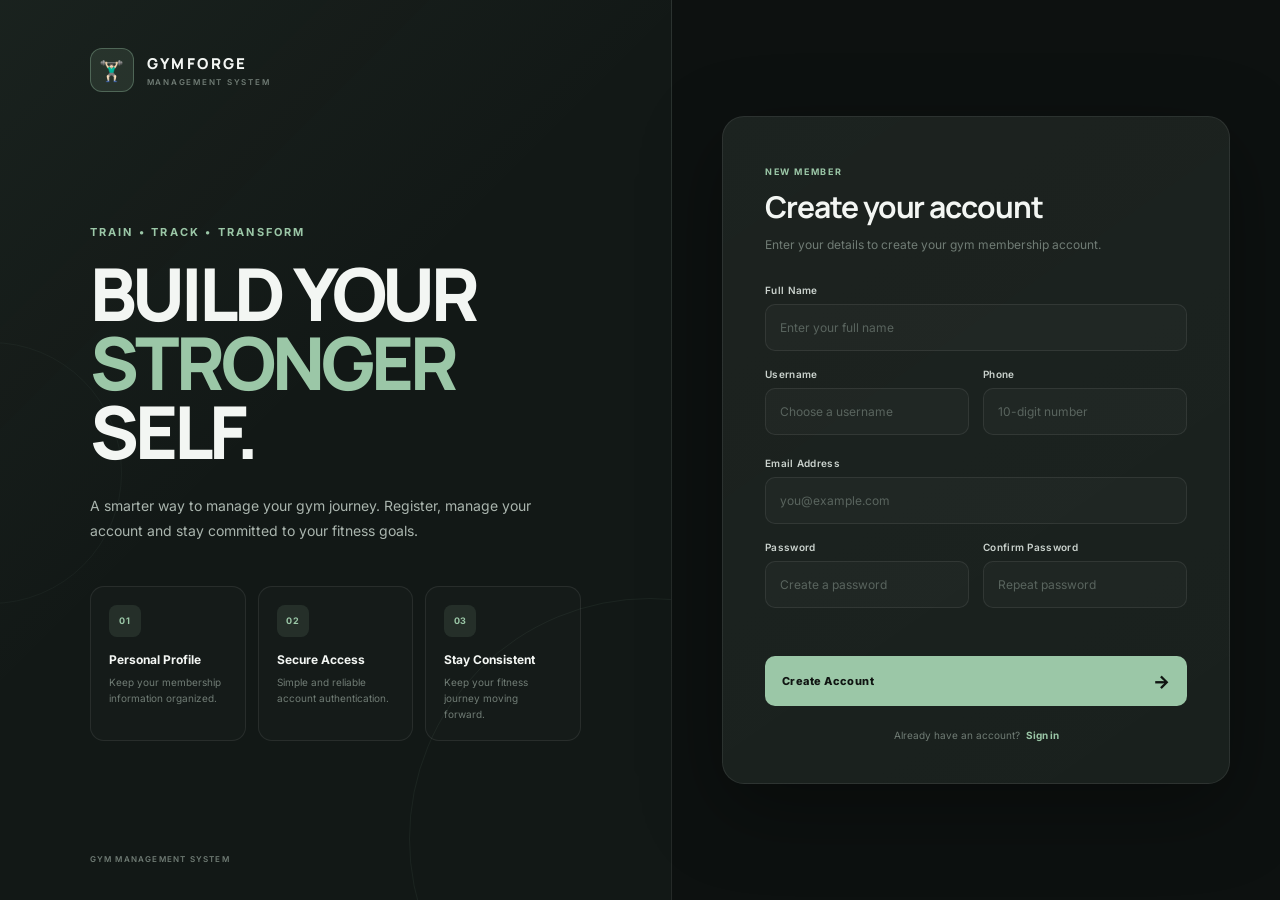
==== src/web/index.html @ f3f6a62b "Add GymForge gym management system" ====
<!DOCTYPE html>
<html lang="en">
<head>

    <meta charset="UTF-8">
    <meta name="viewport" content="width=device-width, initial-scale=1.0">

    <title>Gym Management System</title>

    <link rel="stylesheet" href="style.css">

    <link rel="preconnect" href="https://fonts.googleapis.com">
    <link rel="preconnect" href="https://fonts.gstatic.com" crossorigin>

    <link
        href="https://fonts.googleapis.com/css2?family=Inter:wght@400;500;600;700;800&family=Manrope:wght@600;700;800&display=swap"
        rel="stylesheet"
    >

</head>

<body>

    <main class="app">

        <!-- Left Branding Section -->
        <section class="brand-section">

            <div class="brand-top">

                <div class="brand-mark">
                    <span>🏋🏻‍♂️</span>
                </div>

                <div>
                    <h2>GYMFORGE</h2>
                    <p>MANAGEMENT SYSTEM</p>
                </div>

            </div>


            <div class="brand-content">

                <p class="eyebrow">
                    TRAIN • TRACK • TRANSFORM
                </p>

                <h1>
                    BUILD YOUR
                    <span>STRONGER</span>
                    SELF.
                </h1>

                <p class="brand-description">
                    A smarter way to manage your gym journey.
                    Register, manage your account and stay committed
                    to your fitness goals.
                </p>


                <div class="features">

                    <div class="feature">

                        <div class="feature-icon">
                            01
                        </div>

                        <div>
                            <h3>Personal Profile</h3>
                            <p>
                                Keep your membership information organized.
                            </p>
                        </div>

                    </div>


                    <div class="feature">

                        <div class="feature-icon">
                            02
                        </div>

                        <div>
                            <h3>Secure Access</h3>
                            <p>
                                Simple and reliable account authentication.
                            </p>
                        </div>

                    </div>


                    <div class="feature">

                        <div class="feature-icon">
                            03
                        </div>

                        <div>
                            <h3>Stay Consistent</h3>
                            <p>
                                Keep your fitness journey moving forward.
                            </p>
                        </div>

                    </div>

                </div>

            </div>


            <div class="brand-footer">
                <span>GYM MANAGEMENT SYSTEM</span>
            </div>

        </section>


        <!-- Right Form Section -->
        <section class="form-section">

            <div class="form-wrapper">

                <!-- Registration Form -->
                <div
                    id="registerContainer"
                    class="form-container active"
                >

                    <div class="form-heading">

                        <span class="form-label">
                            NEW MEMBER
                        </span>

                        <h2>Create your account</h2>

                        <p>
                            Enter your details to create your gym membership account.
                        </p>

                    </div>


                    <form id="registrationForm" novalidate>

                        <div class="input-group">

                            <label for="fullName">
                                Full Name
                            </label>

                            <input
                                type="text"
                                id="fullName"
                                name="fullName"
                                placeholder="Enter your full name"
                                autocomplete="name"
                            >

                            <small
                                id="fullNameError"
                                class="error-message"
                            ></small>

                        </div>


                        <div class="input-row">

                            <div class="input-group">

                                <label for="username">
                                    Username
                                </label>

                                <input
                                    type="text"
                                    id="username"
                                    name="username"
                                    placeholder="Choose a username"
                                    autocomplete="username"
                                >

                                <small
                                    id="usernameError"
                                    class="error-message"
                                ></small>

                            </div>


                            <div class="input-group">

                                <label for="phone">
                                    Phone
                                </label>

                                <input
                                    type="tel"
                                    id="phone"
                                    name="phone"
                                    placeholder="10-digit number"
                                    autocomplete="tel"
                                >

                                <small
                                    id="phoneError"
                                    class="error-message"
                                ></small>

                            </div>

                        </div>


                        <div class="input-group">

                            <label for="email">
                                Email Address
                            </label>

                            <input
                                type="email"
                                id="email"
                                name="email"
                                placeholder="you@example.com"
                                autocomplete="email"
                            >

                            <small
                                id="emailError"
                                class="error-message"
                            ></small>

                        </div>


                        <div class="input-row">

                            <div class="input-group">

                                <label for="password">
                                    Password
                                </label>

                                <input
                                    type="password"
                                    id="password"
                                    name="password"
                                    placeholder="Create a password"
                                    autocomplete="new-password"
                                >

                                <small
                                    id="passwordError"
                                    class="error-message"
                                ></small>

                            </div>


                            <div class="input-group">

                                <label for="confirmPassword">
                                    Confirm Password
                                </label>

                                <input
                                    type="password"
                                    id="confirmPassword"
                                    name="confirmPassword"
                                    placeholder="Repeat password"
                                    autocomplete="new-password"
                                >

                                <small
                                    id="confirmPasswordError"
                                    class="error-message"
                                ></small>

                            </div>

                        </div>


                        <div
                            id="registrationMessage"
                            class="form-message"
                        ></div>


                        <button
                            type="submit"
                            class="primary-button"
                        >

                            <span>Create Account</span>

                            <span class="button-arrow">
                                →
                            </span>

                        </button>

                    </form>


                    <div class="form-switch">

                        <span>
                            Already have an account?
                        </span>

                        <button
                            type="button"
                            id="showLogin"
                        >
                            Sign in
                        </button>

                    </div>

                </div>


                <!-- Login Form -->
                <div
                    id="loginContainer"
                    class="form-container"
                >

                    <div class="form-heading">

                        <span class="form-label">
                            MEMBER ACCESS
                        </span>

                        <h2>Welcome back</h2>

                        <p>
                            Sign in to continue to your gym management account.
                        </p>

                    </div>


                    <form id="loginForm" novalidate>

                        <div class="input-group">

                            <label for="loginUsername">
                                Username
                            </label>

                            <input
                                type="text"
                                id="loginUsername"
                                name="username"
                                placeholder="Enter your username"
                                autocomplete="username"
                            >

                            <small
                                id="loginUsernameError"
                                class="error-message"
                            ></small>

                        </div>


                        <div class="input-group">

                            <label for="loginPassword">
                                Password
                            </label>

                            <input
                                type="password"
                                id="loginPassword"
                                name="password"
                                placeholder="Enter your password"
                                autocomplete="current-password"
                            >

                            <small
                                id="loginPasswordError"
                                class="error-message"
                            ></small>

                        </div>


                        <div
                            id="loginMessage"
                            class="form-message"
                        ></div>


                        <button
                            type="submit"
                            class="primary-button"
                        >

                            <span>Sign In</span>

                            <span class="button-arrow">
                                →
                            </span>

                        </button>

                    </form>


                    <div class="form-switch">

                        <span>
                            Don't have an account?
                        </span>

                        <button
                            type="button"
                            id="showRegister"
                        >
                            Create account
                        </button>

                    </div>

                </div>

            </div>

        </section>

    </main>


    <script src="script.js"></script>

</body>
</html>
---- src/web/style.css ----
:root {
    --bg-main: #0d1110;
    --bg-secondary: #121816;
    --card: #171e1b;
    --card-light: #1c2521;

    --accent: #9bc7a7;
    --accent-dark: #739f80;
    --accent-soft: rgba(155, 199, 167, 0.12);

    --text-primary: #f3f6f3;
    --text-secondary: #aab5ae;
    --text-muted: #707c75;

    --border: rgba(255, 255, 255, 0.08);
    --border-accent: rgba(155, 199, 167, 0.35);

    --error: #e58b8b;
    --success: #8fc59d;

    --radius: 18px;
    --transition: 0.3s ease;
}


/* ==============================
   RESET
   ============================== */

* {
    margin: 0;
    padding: 0;
    box-sizing: border-box;
}

html {
    scroll-behavior: smooth;
}

body {
    min-height: 100vh;
    background:
        radial-gradient(
            circle at 15% 20%,
            rgba(155, 199, 167, 0.08),
            transparent 30%
        ),
        radial-gradient(
            circle at 85% 80%,
            rgba(155, 199, 167, 0.05),
            transparent 30%
        ),
        var(--bg-main);

    color: var(--text-primary);

    font-family: "Inter", sans-serif;

    -webkit-font-smoothing: antialiased;
}


/* ==============================
   MAIN APPLICATION
   ============================== */

.app {
    min-height: 100vh;

    display: grid;
    grid-template-columns: 1.05fr 0.95fr;

    overflow: hidden;
}


/* ==============================
   BRAND SECTION
   ============================== */

.brand-section {
    position: relative;

    min-height: 100vh;

    display: flex;
    flex-direction: column;

    padding: 48px 7vw 36px;

    background:
        linear-gradient(
            135deg,
            rgba(155, 199, 167, 0.055),
            transparent 45%
        ),
        var(--bg-secondary);

    border-right: 1px solid var(--border);

    overflow: hidden;
}


/* Decorative background */

.brand-section::before {
    content: "";

    position: absolute;

    width: 480px;
    height: 480px;

    border-radius: 50%;

    border: 1px solid rgba(155, 199, 167, 0.07);

    right: -220px;
    bottom: -180px;
}

.brand-section::after {
    content: "";

    position: absolute;

    width: 260px;
    height: 260px;

    border-radius: 50%;

    border: 1px solid rgba(155, 199, 167, 0.05);

    left: -140px;
    top: 38%;
}


/* ==============================
   BRAND TOP
   ============================== */

.brand-top {
    display: flex;
    align-items: center;

    gap: 13px;

    position: relative;
    z-index: 2;
}

.brand-mark {
    width: 44px;
    height: 44px;

    display: flex;
    align-items: center;
    justify-content: center;

    border: 1px solid var(--border-accent);

    border-radius: 12px;

    background: var(--accent-soft);

    color: var(--accent);

    font-family: "Manrope", sans-serif;
    font-size: 20px;
    font-weight: 800;
}

.brand-top h2 {
    font-family: "Manrope", sans-serif;

    font-size: 15px;
    font-weight: 800;

    letter-spacing: 0.16em;
}

.brand-top p {
    margin-top: 3px;

    color: var(--text-muted);

    font-size: 8px;
    font-weight: 600;

    letter-spacing: 0.22em;
}


/* ==============================
   BRAND CONTENT
   ============================== */

.brand-content {
    position: relative;
    z-index: 2;

    margin-top: auto;
    margin-bottom: auto;

    max-width: 620px;

    padding: 80px 0 60px;
}

.eyebrow {
    margin-bottom: 20px;

    color: var(--accent);

    font-size: 11px;
    font-weight: 700;

    letter-spacing: 0.2em;
}

.brand-content h1 {
    max-width: 620px;

    font-family: "Manrope", sans-serif;

    font-size: clamp(54px, 5.7vw, 88px);

    line-height: 0.94;

    letter-spacing: -0.055em;

    font-weight: 800;
}

.brand-content h1 span {
    display: block;

    color: var(--accent);
}

.brand-description {
    max-width: 470px;

    margin-top: 28px;

    color: var(--text-secondary);

    font-size: 14px;

    line-height: 1.8;
}


/* ==============================
   FEATURES
   ============================== */

.features {
    display: grid;

    grid-template-columns: repeat(3, 1fr);

    gap: 12px;

    margin-top: 42px;
}

.feature {
    padding: 18px;

    border: 1px solid var(--border);

    border-radius: 14px;

    background: rgba(255, 255, 255, 0.015);

    transition: var(--transition);
}

.feature:hover {
    transform: translateY(-4px);

    border-color: var(--border-accent);

    background: var(--accent-soft);
}

.feature-icon {
    width: 32px;
    height: 32px;

    display: flex;
    align-items: center;
    justify-content: center;

    margin-bottom: 15px;

    border-radius: 8px;

    background: var(--accent-soft);

    color: var(--accent);

    font-size: 9px;
    font-weight: 700;

    letter-spacing: 0.08em;
}

.feature h3 {
    margin-bottom: 7px;

    font-size: 12px;
    font-weight: 700;
}

.feature p {
    color: var(--text-muted);

    font-size: 10px;

    line-height: 1.6;
}


/* ==============================
   BRAND FOOTER
   ============================== */

.brand-footer {
    position: relative;
    z-index: 2;

    display: flex;
    justify-content: space-between;

    color: var(--text-muted);

    font-size: 8px;
    font-weight: 600;

    letter-spacing: 0.15em;
}


/* ==============================
   FORM SECTION
   ============================== */

.form-section {
    min-height: 100vh;

    display: flex;
    align-items: center;
    justify-content: center;

    padding: 50px;

    background: var(--bg-main);
}

.form-wrapper {
    width: 100%;
    max-width: 520px;

    position: relative;
}


/* ==============================
   FORM CONTAINER
   ============================== */

.form-container {
    display: none;

    padding: 42px;

    border: 1px solid var(--border);

    border-radius: 22px;

    background:
        linear-gradient(
            145deg,
            rgba(255, 255, 255, 0.025),
            rgba(255, 255, 255, 0.008)
        ),
        var(--card);

    box-shadow:
        0 25px 80px rgba(0, 0, 0, 0.35);

    animation: formIn 0.45s ease forwards;
}

.form-container.active {
    display: block;
}

@keyframes formIn {
    from {
        opacity: 0;
        transform: translateY(12px);
    }

    to {
        opacity: 1;
        transform: translateY(0);
    }
}


/* ==============================
   FORM HEADING
   ============================== */

.form-label {
    display: inline-block;

    margin-bottom: 12px;

    color: var(--accent);

    font-size: 9px;
    font-weight: 700;

    letter-spacing: 0.18em;
}

.form-heading h2 {
    font-family: "Manrope", sans-serif;

    font-size: 30px;

    line-height: 1.2;

    letter-spacing: -0.035em;
}

.form-heading p {
    margin-top: 10px;

    color: var(--text-muted);

    font-size: 12px;

    line-height: 1.6;
}


/* ==============================
   FORM
   ============================== */

form {
    margin-top: 30px;
}

.input-row {
    display: grid;

    grid-template-columns: 1fr 1fr;

    gap: 14px;
}

.input-group {
    margin-bottom: 17px;
}

.input-group label {
    display: block;

    margin-bottom: 8px;

    color: #cbd3ce;

    font-size: 10px;
    font-weight: 600;

    letter-spacing: 0.03em;
}

.input-group input {
    width: 100%;

    height: 47px;

    padding: 0 14px;

    border: 1px solid var(--border);

    border-radius: 10px;

    outline: none;

    background: rgba(255, 255, 255, 0.025);

    color: var(--text-primary);

    font-family: "Inter", sans-serif;

    font-size: 12px;

    transition: var(--transition);
}

.input-group input::placeholder {
    color: #59645e;
}

.input-group input:hover {
    border-color: rgba(255, 255, 255, 0.15);
}

.input-group input:focus {
    border-color: var(--accent);

    background: rgba(155, 199, 167, 0.035);

    box-shadow:
        0 0 0 3px rgba(155, 199, 167, 0.08);
}


/* ==============================
   VALIDATION
   ============================== */

.input-group input.input-error {
    border-color: var(--error);

    box-shadow:
        0 0 0 3px rgba(229, 139, 139, 0.07);
}

.input-group input.input-success {
    border-color: var(--success);
}

.error-message {
    display: block;

    min-height: 0;

    margin-top: 5px;

    color: var(--error);

    font-size: 9px;
}


/* ==============================
   FORM MESSAGE
   ============================== */

.form-message {
    min-height: 18px;

    margin-bottom: 8px;

    font-size: 10px;

    line-height: 1.5;
}

.form-message.success {
    color: var(--success);
}

.form-message.error {
    color: var(--error);
}


/* ==============================
   PRIMARY BUTTON
   ============================== */

.primary-button {
    width: 100%;
    height: 50px;

    display: flex;
    align-items: center;
    justify-content: space-between;

    padding: 0 17px;

    border: none;

    border-radius: 10px;

    background: var(--accent);

    color: #101512;

    cursor: pointer;

    font-family: "Inter", sans-serif;

    font-size: 11px;
    font-weight: 800;

    letter-spacing: 0.04em;

    transition: var(--transition);
}

.primary-button:hover {
    background: #afd2b8;

    transform: translateY(-2px);

    box-shadow:
        0 10px 30px rgba(155, 199, 167, 0.16);
}

.primary-button:active {
    transform: translateY(0);
}

.button-arrow {
    font-size: 18px;

    transition: transform 0.25s ease;
}

.primary-button:hover .button-arrow {
    transform: translateX(4px);
}


/* ==============================
   FORM SWITCH
   ============================== */

.form-switch {
    display: flex;
    justify-content: center;
    align-items: center;

    gap: 6px;

    margin-top: 23px;

    color: var(--text-muted);

    font-size: 10px;
}

.form-switch button {
    border: none;

    background: none;

    color: var(--accent);

    cursor: pointer;

    font-family: inherit;

    font-size: 10px;
    font-weight: 700;
}

.form-switch button:hover {
    text-decoration: underline;
}


/* ==============================
   RESPONSIVE
   ============================== */

@media (max-width: 1100px) {

    .app {
        grid-template-columns: 1fr;
    }

    .brand-section {
        min-height: auto;

        padding: 35px 8vw;
    }

    .brand-content {
        padding: 70px 0;
    }

    .brand-content h1 {
        font-size: clamp(52px, 10vw, 80px);
    }

    .form-section {
        min-height: auto;

        padding: 60px 25px;
    }

    .brand-footer {
        display: none;
    }
}


@media (max-width: 650px) {

    .brand-section {
        padding: 28px 22px;
    }

    .brand-content {
        padding: 55px 0 40px;
    }

    .brand-content h1 {
        font-size: 52px;
    }

    .brand-description {
        font-size: 13px;
    }

    .features {
        grid-template-columns: 1fr;
    }

    .feature {
        display: flex;
        align-items: center;

        gap: 14px;
    }

    .feature-icon {
        flex-shrink: 0;

        margin-bottom: 0;
    }

    .form-section {
        padding: 30px 16px;
    }

    .form-container {
        padding: 28px 22px;

        border-radius: 17px;
    }

    .form-heading h2 {
        font-size: 26px;
    }

    .input-row {
        grid-template-columns: 1fr;

        gap: 0;
    }
}


@media (max-width: 400px) {

    .brand-content h1 {
        font-size: 44px;
    }

    .form-container {
        padding: 25px 18px;
    }
}
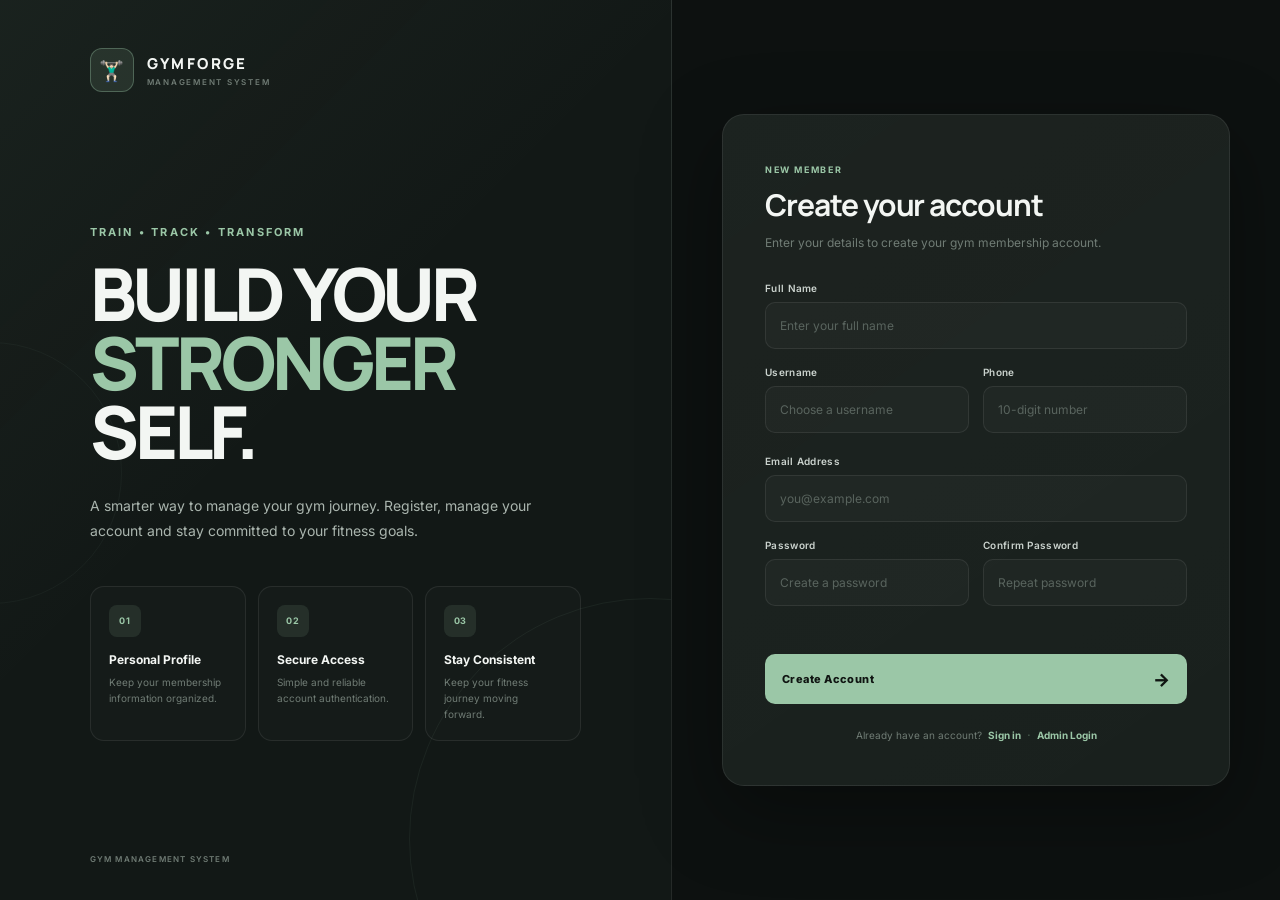
==== commit 21ae62b4: "Initial commit - GymForge Gym Management System" ====
--- a/src/web/index.html
+++ b/src/web/index.html
@@ -323,6 +323,9 @@
                             Sign in
                         </button>
 
+                        <span class="form-switch-divider" aria-hidden="true">·</span>
+                        <a class="admin-login-switch" href="admin-login.html">Admin Login</a>
+
                     </div>
 
                 </div>
@@ -430,6 +433,9 @@
                             Create account
                         </button>
 
+                        <span class="form-switch-divider" aria-hidden="true">·</span>
+                        <a class="admin-login-switch" href="admin-login.html">Admin Login</a>
+
                     </div>
 
                 </div>
@@ -441,7 +447,7 @@
     </main>
 
 
-    <script src="script.js"></script>
+    <script src="script.js?v=auth-switch-2"></script>
 
 </body>
-</html>+</html>
--- a/src/web/style.css
+++ b/src/web/style.css
@@ -775,4 +775,56 @@
     .form-container {
         padding: 25px 18px;
     }
-}+}/* Separate staff entry, visible above both member forms. */
+.admin-access {
+    display: flex;
+    align-items: center;
+    justify-content: flex-end;
+    gap: 12px;
+    margin: 0 2px 14px;
+    color: var(--text-muted);
+    font-size: 13px;
+}
+
+.admin-access a {
+    display: inline-flex;
+    align-items: center;
+    gap: 8px;
+    min-height: 40px;
+    padding: 0 14px;
+    border: 1px solid var(--border-accent);
+    border-radius: 10px;
+    color: var(--accent);
+    background: var(--accent-soft);
+    font-weight: 700;
+    text-decoration: none;
+    transition: background var(--transition), border-color var(--transition);
+}
+
+.admin-access a:hover,
+.admin-access a:focus-visible {
+    border-color: var(--accent);
+    background: rgba(155, 199, 167, 0.2);
+    outline: none;
+}
+.form-switch {
+    flex-wrap: wrap;
+    row-gap: 8px;
+}
+
+.form-switch .admin-login-switch {
+    color: var(--accent);
+    font-size: 10px;
+    font-weight: 700;
+    text-decoration: none;
+    white-space: nowrap;
+}
+
+.form-switch .admin-login-switch:hover {
+    text-decoration: underline;
+}
+
+.form-switch-divider {
+    color: var(--border-accent);
+    font-size: 13px;
+}
